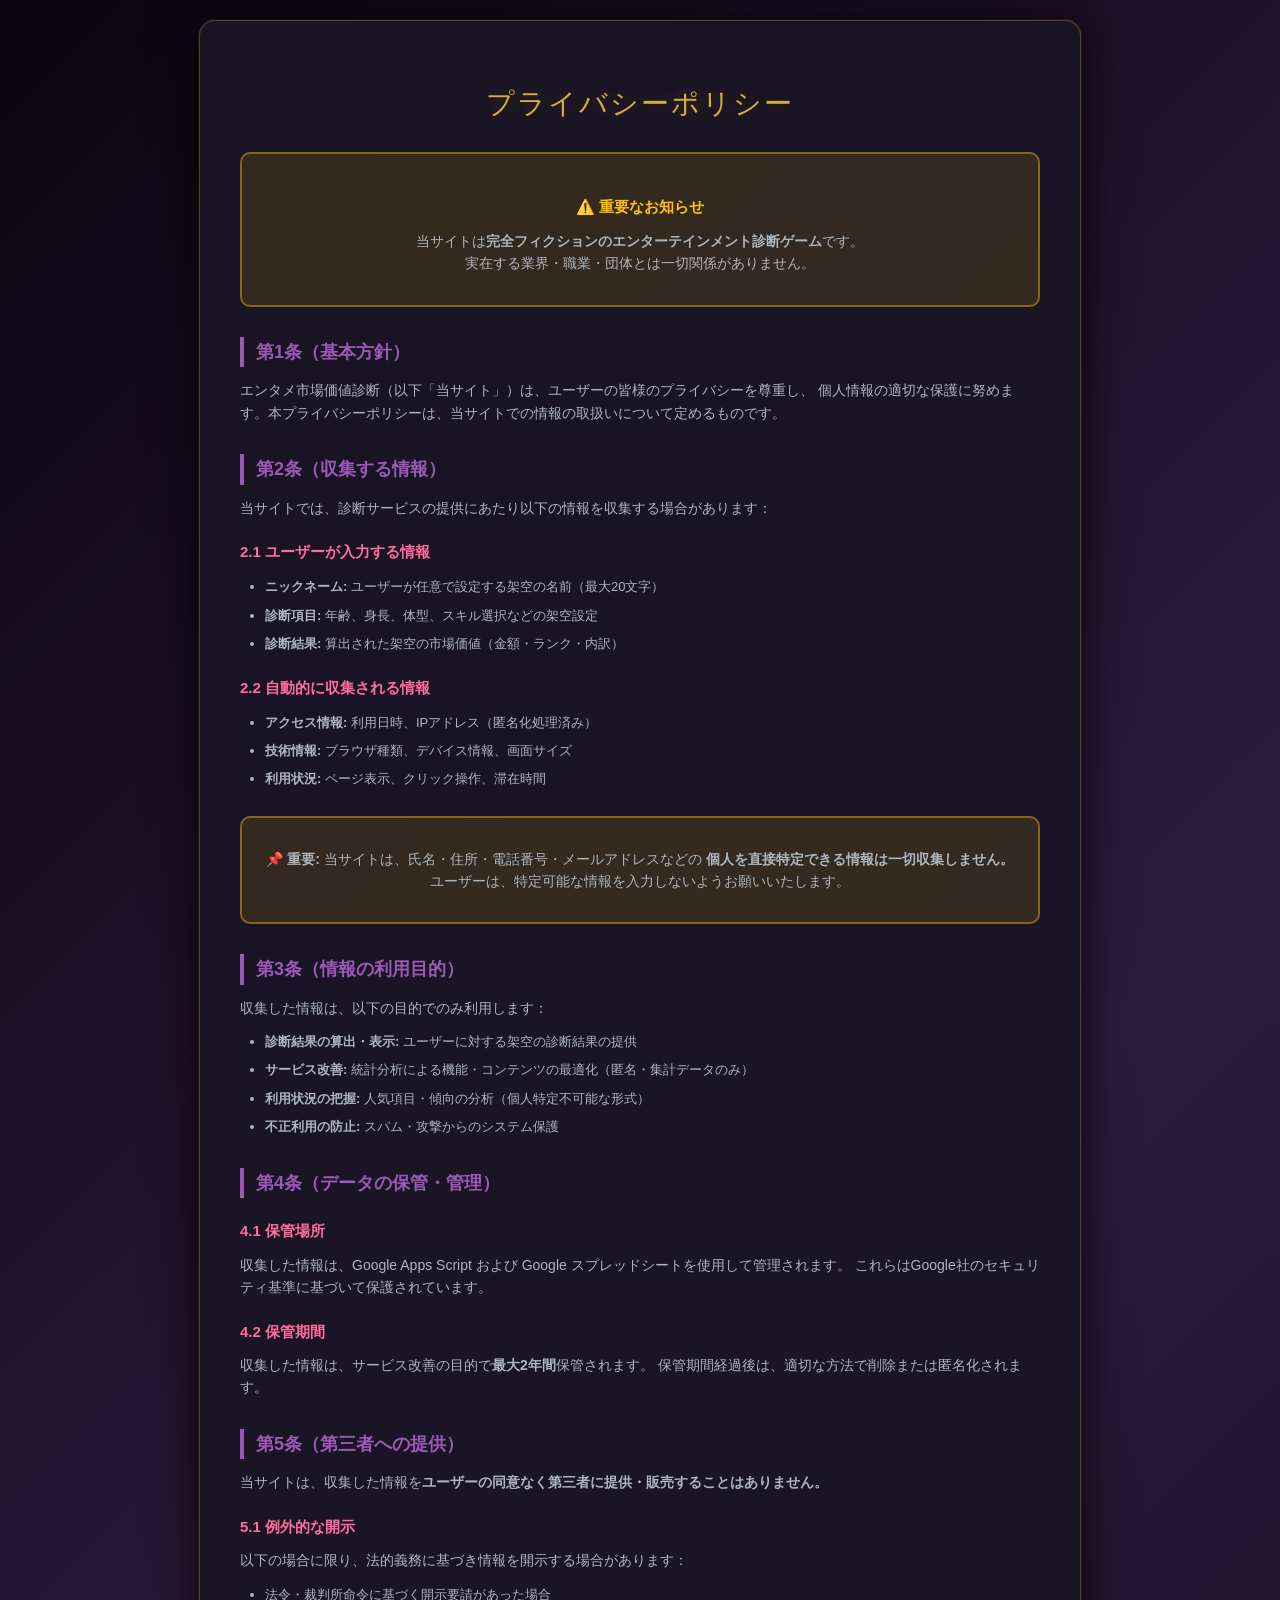
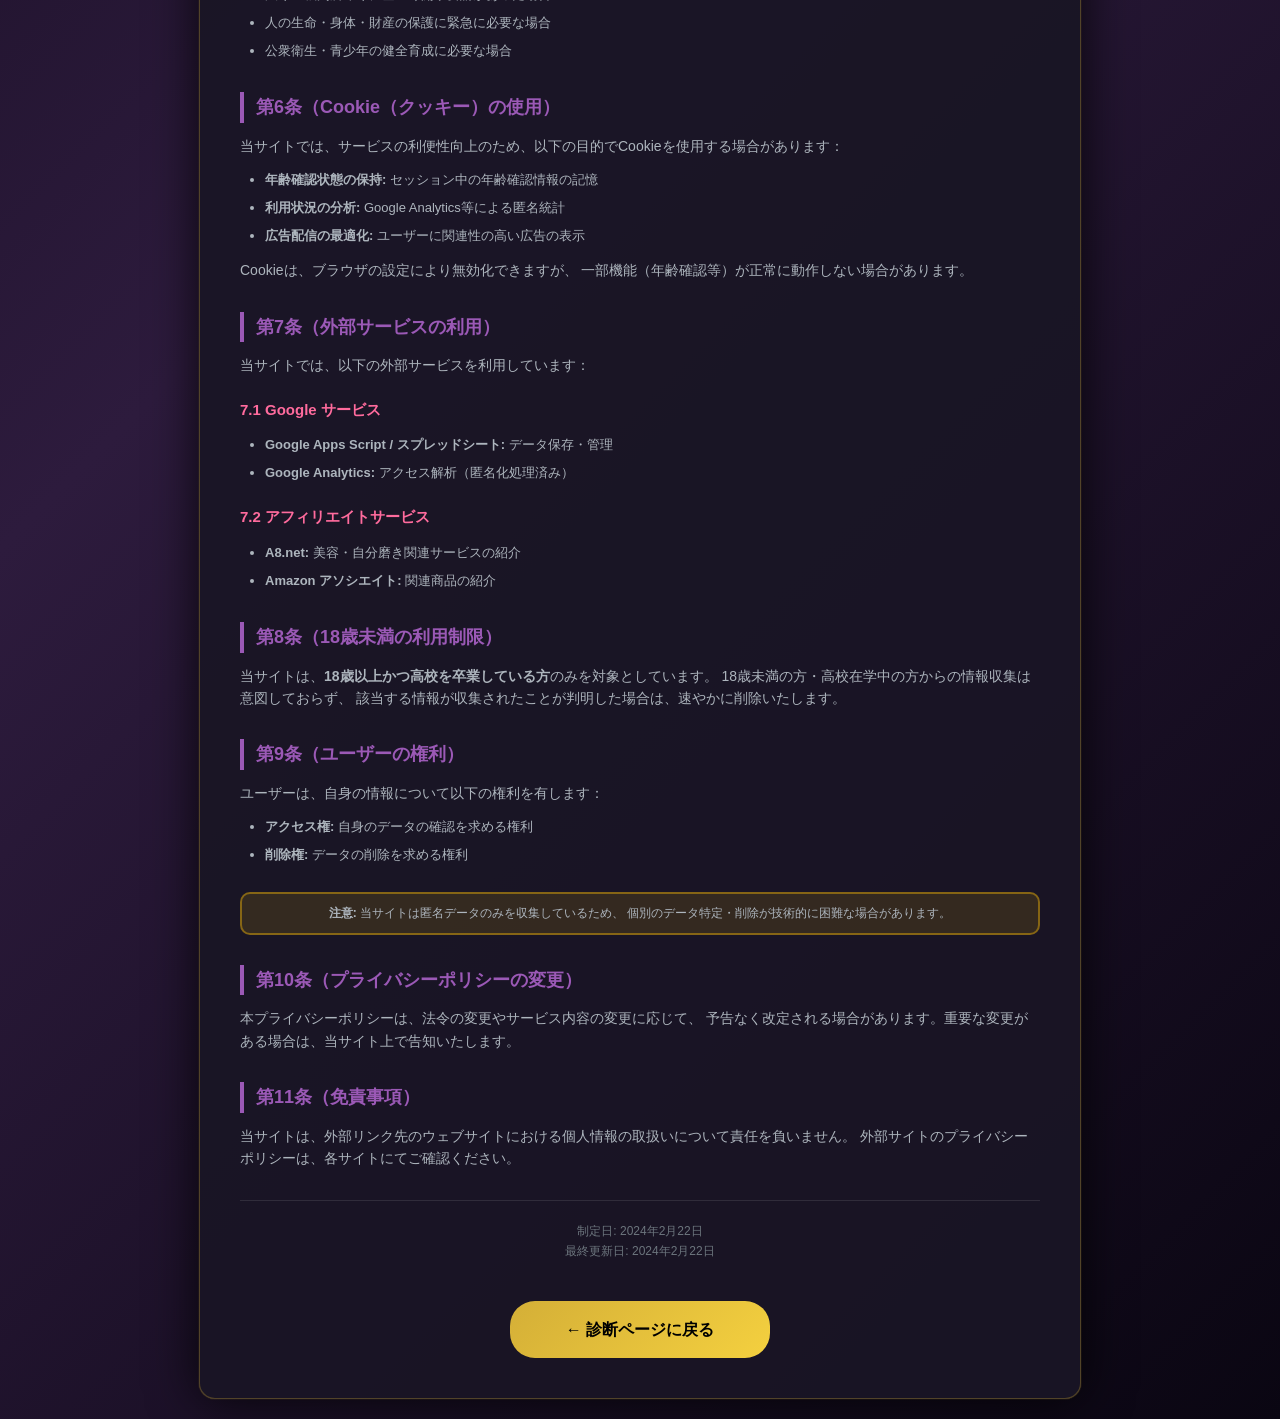
==== privacy.html @ 335fc64d "Rename privacy to privacy.html" ====
<!DOCTYPE html>
<html lang="ja">
<head>
    <meta charset="UTF-8">
    <meta name="viewport" content="width=device-width, initial-scale=1.0">
    <title>プライバシーポリシー | エンタメ市場価値診断</title>
    <style>
        body {
            font-family: -apple-system, BlinkMacSystemFont, "Helvetica Neue", Arial, sans-serif;
            line-height: 1.7;
            margin: 0;
            padding: 20px;
            background: linear-gradient(135deg, #0a0612 0%, #2d1b3d 50%, #0a0612 100%);
            color: #f8f9fa;
            min-height: 100vh;
        }
        .container {
            max-width: 800px;
            margin: 0 auto;
            background: rgba(26, 22, 37, 0.95);
            border-radius: 16px;
            padding: 40px;
            box-shadow: 0 0 50px rgba(0,0,0,0.8), 0 0 1px #d4af37;
            border: 1px solid rgba(212, 175, 55, 0.3);
        }
        h1 {
            font-size: 28px;
            margin-bottom: 15px;
            color: #d4af37;
            text-align: center;
            font-weight: 300;
            letter-spacing: 2px;
            text-shadow: 0 0 20px rgba(212, 175, 55, 0.3);
        }
        h2 {
            font-size: 18px;
            margin-top: 30px;
            margin-bottom: 12px;
            color: #9b59b6;
            border-left: 4px solid #9b59b6;
            padding-left: 12px;
            font-weight: 600;
        }
        h3 {
            font-size: 15px;
            margin-top: 20px;
            margin-bottom: 8px;
            color: #ff6b9d;
        }
        p {
            font-size: 14px;
            margin: 10px 0;
            color: #adb5bd;
            line-height: 1.6;
        }
        ul {
            padding-left: 25px;
            margin: 12px 0;
        }
        li {
            font-size: 13px;
            margin: 6px 0;
            color: #adb5bd;
        }
        .important-notice {
            background: rgba(255, 193, 7, 0.12);
            border: 2px solid rgba(255, 193, 7, 0.4);
            padding: 20px;
            margin: 25px 0;
            border-radius: 10px;
            text-align: center;
        }
        .important-notice h3 {
            color: #ffc107;
            margin-bottom: 10px;
        }
        .back-link {
            display: block;
            margin-top: 40px;
            text-align: center;
            padding: 15px 30px;
            background: linear-gradient(135deg, #d4af37, #f4d03f);
            color: #000;
            text-decoration: none;
            border-radius: 25px;
            font-weight: bold;
            transition: all 0.3s ease;
            max-width: 200px;
            margin-left: auto;
            margin-right: auto;
        }
        .back-link:hover {
            transform: translateY(-2px);
            box-shadow: 0 5px 15px rgba(212, 175, 55, 0.4);
        }
        .date-info {
            text-align: center;
            font-size: 12px;
            color: #6c757d;
            margin-top: 30px;
            padding-top: 20px;
            border-top: 1px solid rgba(255, 255, 255, 0.1);
        }
        @media (max-width: 768px) {
            .container {
                padding: 25px 20px;
                margin: 10px;
            }
            h1 {
                font-size: 24px;
            }
            h2 {
                font-size: 16px;
            }
            p, li {
                font-size: 13px;
            }
        }
    </style>
</head>
<body>
    <div class="container">
        <h1>プライバシーポリシー</h1>
        
        <div class="important-notice">
            <h3>⚠️ 重要なお知らせ</h3>
            <p>当サイトは<strong>完全フィクションのエンターテインメント診断ゲーム</strong>です。<br>
            実在する業界・職業・団体とは一切関係がありません。</p>
        </div>

        <h2>第1条（基本方針）</h2>
        <p>
            エンタメ市場価値診断（以下「当サイト」）は、ユーザーの皆様のプライバシーを尊重し、
            個人情報の適切な保護に努めます。本プライバシーポリシーは、当サイトでの情報の取扱いについて定めるものです。
        </p>

        <h2>第2条（収集する情報）</h2>
        <p>当サイトでは、診断サービスの提供にあたり以下の情報を収集する場合があります：</p>

        <h3>2.1 ユーザーが入力する情報</h3>
        <ul>
            <li><strong>ニックネーム:</strong> ユーザーが任意で設定する架空の名前（最大20文字）</li>
            <li><strong>診断項目:</strong> 年齢、身長、体型、スキル選択などの架空設定</li>
            <li><strong>診断結果:</strong> 算出された架空の市場価値（金額・ランク・内訳）</li>
        </ul>

        <h3>2.2 自動的に収集される情報</h3>
        <ul>
            <li><strong>アクセス情報:</strong> 利用日時、IPアドレス（匿名化処理済み）</li>
            <li><strong>技術情報:</strong> ブラウザ種類、デバイス情報、画面サイズ</li>
            <li><strong>利用状況:</strong> ページ表示、クリック操作、滞在時間</li>
        </ul>

        <div class="important-notice">
            <p><strong>📌 重要:</strong> 当サイトは、氏名・住所・電話番号・メールアドレスなどの
            <strong>個人を直接特定できる情報は一切収集しません。</strong><br>
            ユーザーは、特定可能な情報を入力しないようお願いいたします。</p>
        </div>

        <h2>第3条（情報の利用目的）</h2>
        <p>収集した情報は、以下の目的でのみ利用します：</p>
        <ul>
            <li><strong>診断結果の算出・表示:</strong> ユーザーに対する架空の診断結果の提供</li>
            <li><strong>サービス改善:</strong> 統計分析による機能・コンテンツの最適化（匿名・集計データのみ）</li>
            <li><strong>利用状況の把握:</strong> 人気項目・傾向の分析（個人特定不可能な形式）</li>
            <li><strong>不正利用の防止:</strong> スパム・攻撃からのシステム保護</li>
        </ul>

        <h2>第4条（データの保管・管理）</h2>
        <h3>4.1 保管場所</h3>
        <p>
            収集した情報は、Google Apps Script および Google スプレッドシートを使用して管理されます。
            これらはGoogle社のセキュリティ基準に基づいて保護されています。
        </p>

        <h3>4.2 保管期間</h3>
        <p>
            収集した情報は、サービス改善の目的で<strong>最大2年間</strong>保管されます。
            保管期間経過後は、適切な方法で削除または匿名化されます。
        </p>

        <h2>第5条（第三者への提供）</h2>
        <p>
            当サイトは、収集した情報を<strong>ユーザーの同意なく第三者に提供・販売することはありません。</strong>
        </p>

        <h3>5.1 例外的な開示</h3>
        <p>以下の場合に限り、法的義務に基づき情報を開示する場合があります：</p>
        <ul>
            <li>法令・裁判所命令に基づく開示要請があった場合</li>
            <li>人の生命・身体・財産の保護に緊急に必要な場合</li>
            <li>公衆衛生・青少年の健全育成に必要な場合</li>
        </ul>

        <h2>第6条（Cookie（クッキー）の使用）</h2>
        <p>当サイトでは、サービスの利便性向上のため、以下の目的でCookieを使用する場合があります：</p>
        <ul>
            <li><strong>年齢確認状態の保持:</strong> セッション中の年齢確認情報の記憶</li>
            <li><strong>利用状況の分析:</strong> Google Analytics等による匿名統計</li>
            <li><strong>広告配信の最適化:</strong> ユーザーに関連性の高い広告の表示</li>
        </ul>
        <p>
            Cookieは、ブラウザの設定により無効化できますが、
            一部機能（年齢確認等）が正常に動作しない場合があります。
        </p>

        <h2>第7条（外部サービスの利用）</h2>
        <p>当サイトでは、以下の外部サービスを利用しています：</p>

        <h3>7.1 Google サービス</h3>
        <ul>
            <li><strong>Google Apps Script / スプレッドシート:</strong> データ保存・管理</li>
            <li><strong>Google Analytics:</strong> アクセス解析（匿名化処理済み）</li>
        </ul>

        <h3>7.2 アフィリエイトサービス</h3>
        <ul>
            <li><strong>A8.net:</strong> 美容・自分磨き関連サービスの紹介</li>
            <li><strong>Amazon アソシエイト:</strong> 関連商品の紹介</li>
        </ul>

        <h2>第8条（18歳未満の利用制限）</h2>
        <p>
            当サイトは、<strong>18歳以上かつ高校を卒業している方</strong>のみを対象としています。
            18歳未満の方・高校在学中の方からの情報収集は意図しておらず、
            該当する情報が収集されたことが判明した場合は、速やかに削除いたします。
        </p>

        <h2>第9条（ユーザーの権利）</h2>
        <p>ユーザーは、自身の情報について以下の権利を有します：</p>
        <ul>
            <li><strong>アクセス権:</strong> 自身のデータの確認を求める権利</li>
            <li><strong>削除権:</strong> データの削除を求める権利</li>
        </ul>
        <p class="important-notice" style="font-size: 12px; padding: 10px;">
            <strong>注意:</strong> 当サイトは匿名データのみを収集しているため、
            個別のデータ特定・削除が技術的に困難な場合があります。
        </p>

        <h2>第10条（プライバシーポリシーの変更）</h2>
        <p>
            本プライバシーポリシーは、法令の変更やサービス内容の変更に応じて、
            予告なく改定される場合があります。重要な変更がある場合は、当サイト上で告知いたします。
        </p>

        <h2>第11条（免責事項）</h2>
        <p>
            当サイトは、外部リンク先のウェブサイトにおける個人情報の取扱いについて責任を負いません。
            外部サイトのプライバシーポリシーは、各サイトにてご確認ください。
        </p>

        <div class="date-info">
            制定日: 2024年2月22日<br>
            最終更新日: 2024年2月22日
        </div>

        <a href="index.html" class="back-link">← 診断ページに戻る</a>
    </div>
</body>
</html>
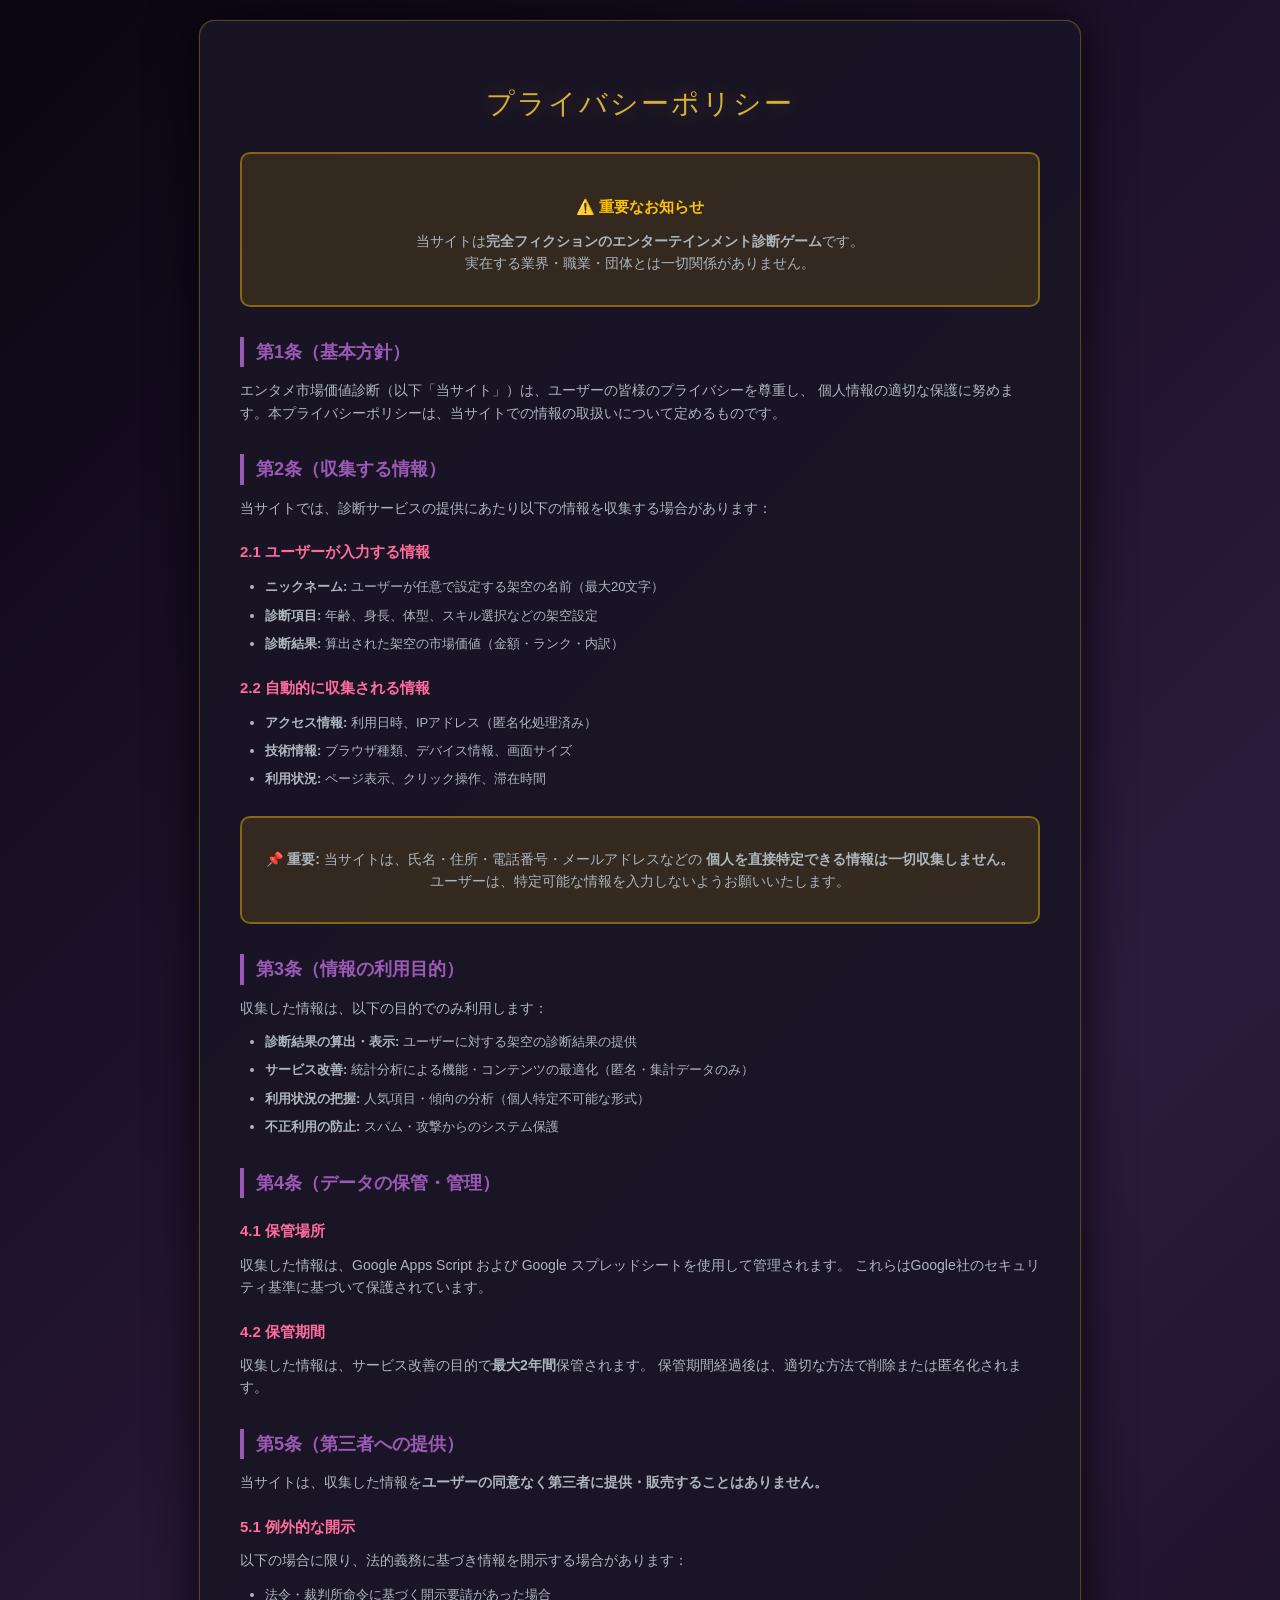
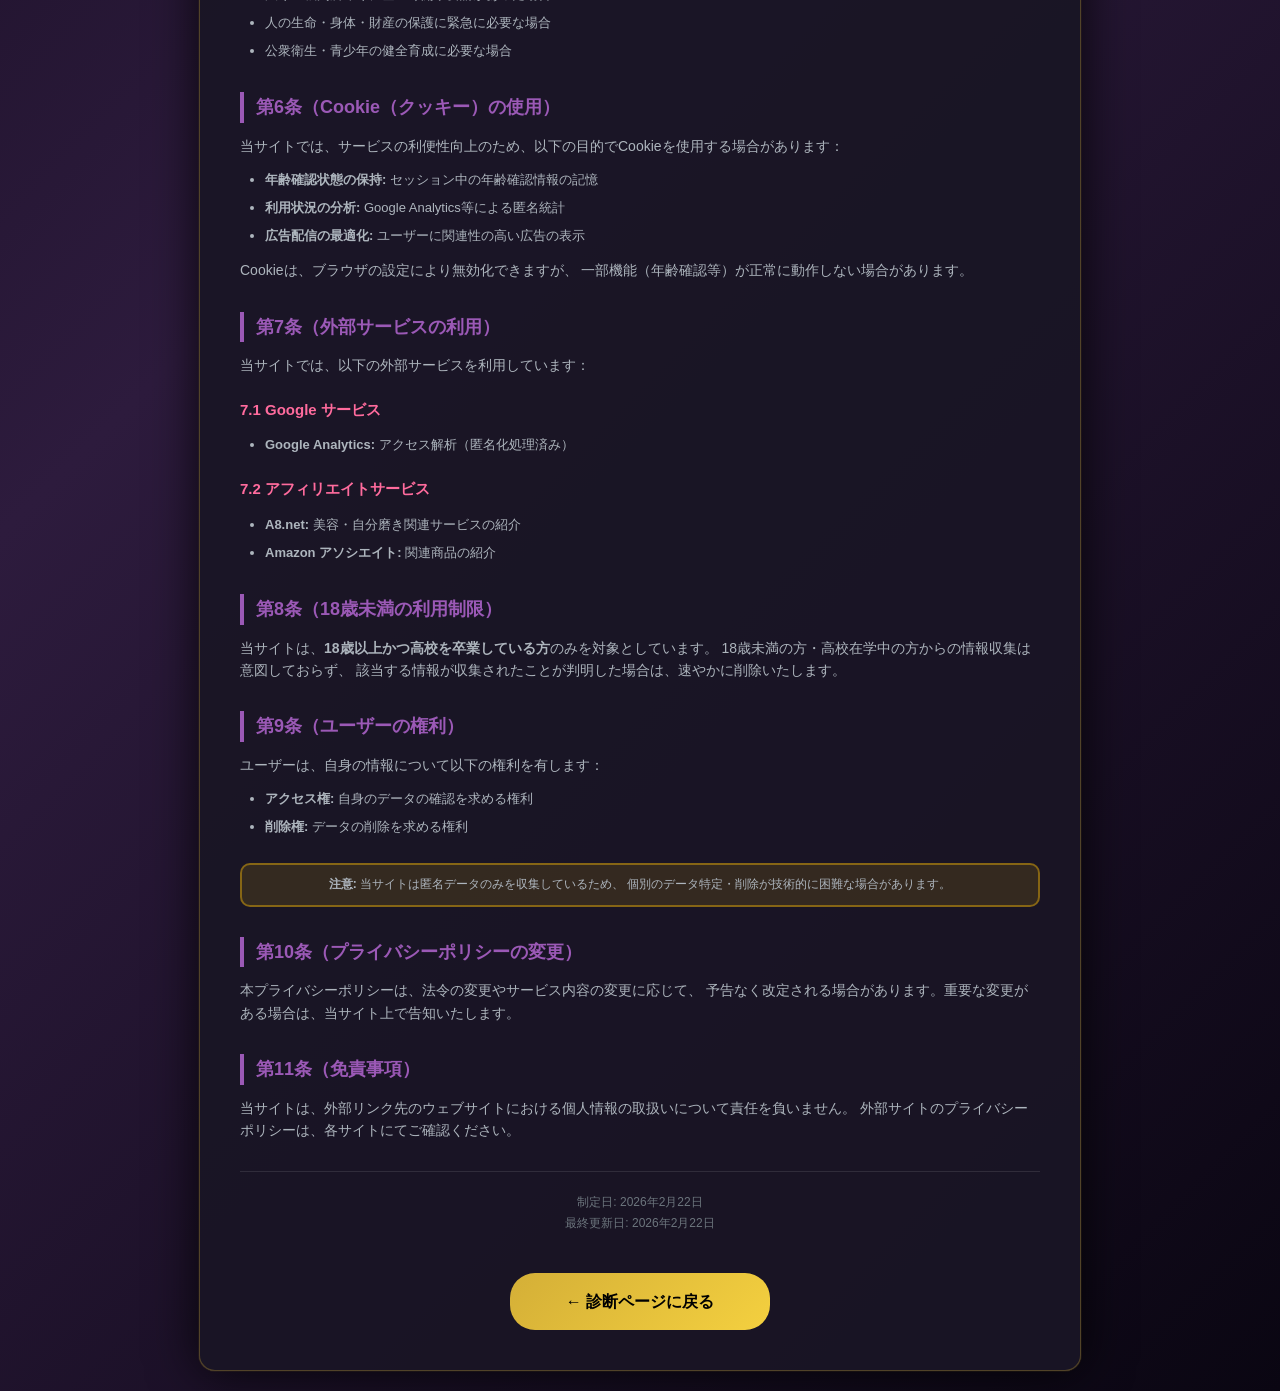
==== commit bdc16e0d: "Update privacy.html" ====
--- a/privacy.html
+++ b/privacy.html
@@ -209,8 +209,7 @@
 
         <h3>7.1 Google サービス</h3>
         <ul>
-            <li><strong>Google Apps Script / スプレッドシート:</strong> データ保存・管理</li>
-            <li><strong>Google Analytics:</strong> アクセス解析（匿名化処理済み）</li>
+                        <li><strong>Google Analytics:</strong> アクセス解析（匿名化処理済み）</li>
         </ul>
 
         <h3>7.2 アフィリエイトサービス</h3>
@@ -250,8 +249,8 @@
         </p>
 
         <div class="date-info">
-            制定日: 2024年2月22日<br>
-            最終更新日: 2024年2月22日
+            制定日: 2026年2月22日<br>
+            最終更新日: 2026年2月22日
         </div>
 
         <a href="index.html" class="back-link">← 診断ページに戻る</a>
